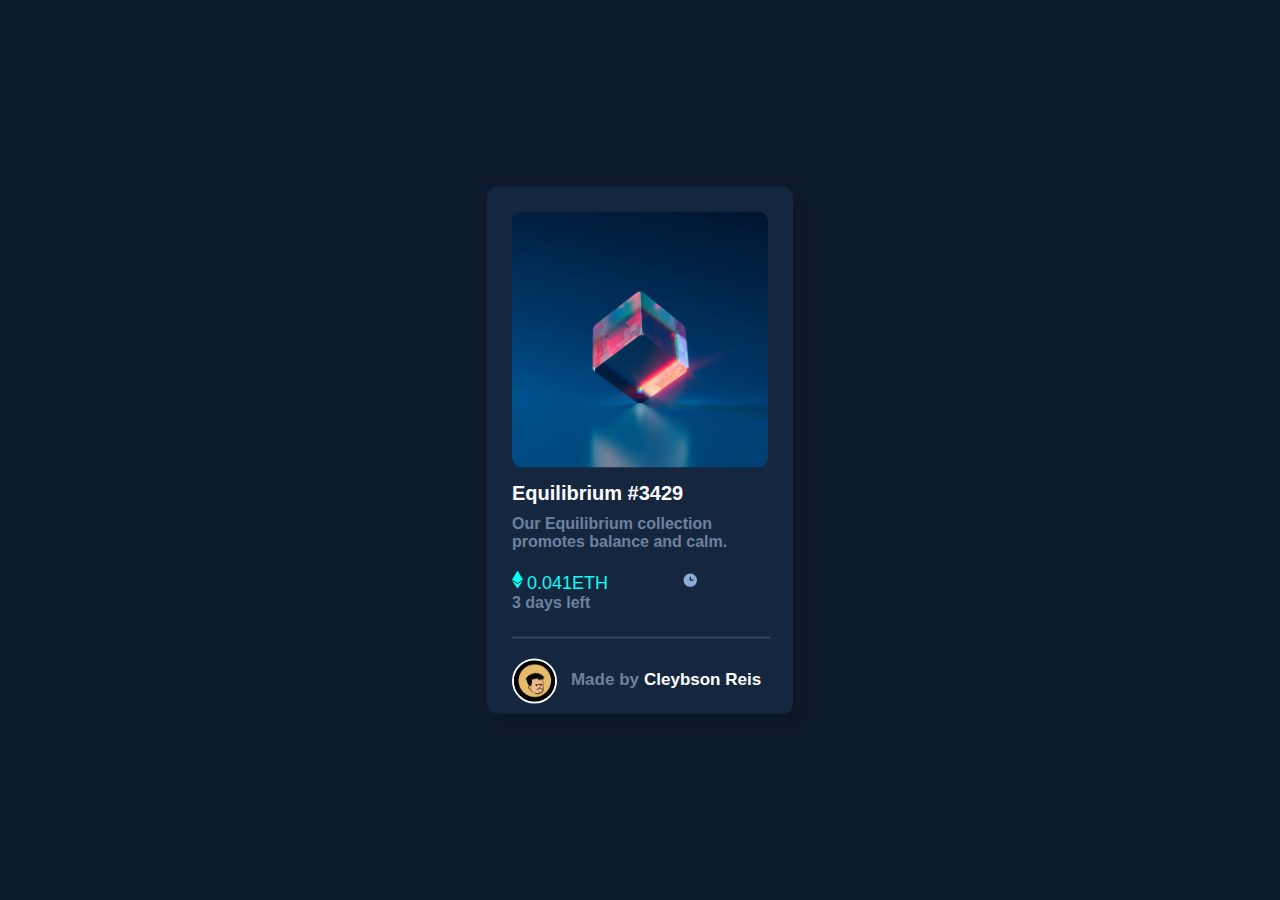
==== desafio/desafio-alien/index.html @ 81ae9634 "Initial commit" ====
<!DOCTYPE html>
<html lang="pt-br">
<head>
    <meta charset="UTF-8">
    <meta name="viewport" content="width=device-width, initial-scale=1.0">
    <title>Money</title>
    <link rel="stylesheet" href="style.css">
</head>
<body>
   <main>
    <div class="ft">
        <img id="ft-cubo" src="conteudo/images/image-equilibrium.jpg" alt="">
        <img id="ft-ver" src="conteudo/images/icon-view.svg" alt="">
    </div>
       
        <h1>Equilibrium #3429</h1>
        <section id="texto">
            <p>
                Our Equilibrium collection promotes
                balance and calm.
            </p>
        </section>
        <div>

            <img class="ft" src="conteudo/images/icon-ethereum.svg" alt="">
            <p class="money">
                0.041ETH
            </p>
            <img class="ft" src="conteudo/images/icon-clock.svg" alt="">
            <p class="dias">3 days left</p>
        </div>
         <hr>
           
         <img class="ft-avatar" src="conteudo/images/eu.png" alt="">
         <p class="name">Made by<a href="#">Cleybson Reis</a></p>
        
           
        
      
   </main>
</body>
</html>
---- desafio/desafio-alien/style.css ----
/* cores 
0d1a2d background
15273f tela
letra 6d829f
money 0afcfb
*/ 
*{
    margin: 0;
}
body{
    background-color: #0d1a2d ;
}
main{
    background-color: #15273f;
    position: absolute;
    width: 20%;
    padding: 25px 25px 10px 25px;
    border-radius: 10px;
    box-shadow: 10px 10px 10px #0d1827;
    position: absolute;
    left: 50%;
    top: 50%;
    transform: translate(-50%,-50%);
}
main >.ft img {
    width: 100%;
    border-radius: 10px;
    position: relative;
}
#ft-ver{
    position: absolute;
    width: 20%;
    left: 8%;
    top: 5%;
    display: none;
    background-color: #0afcfc81;
    cursor: pointer;
    padding: 32%;
}
.ft:hover >#ft-ver{
    display: block;
}
h1{
    color: rgb(255, 255, 255);
    font-family: Arial, Helvetica, sans-serif;
    font-weight: bolder;
    font-size: 20px;
    cursor: pointer;
    padding: 10px 0px 10px 0px;
}
h1:hover{
    color: #0afcfb;
}
#texto{
    color: #6d829f;
    font-family: Arial, Helvetica, sans-serif;
    font-weight: bolder;
    padding-bottom: 20px;
}
.money{
    padding: 10px 0px 10px 0px;
    font-size: 18px;
    color: #0afcfb;
    display: flex;
    display: inline-block;
    padding: 0px 70px 0px 0px;
    font-family: Arial, Helvetica, sans-serif;
}
.dias{
    color: #6d829f;
    font-family: Arial, Helvetica, sans-serif;
    font-weight: bolder;
    display: flex;
    display: inline-block;
}
hr{
    border: 1px solid #6d829f60;
    margin: 25px 0px 20px 0px ;
    width: 100%;
}
.ft-avatar{
    width: 16%;
    border: 2px solid white;
    border-radius: 50%;
    vertical-align: middle;
}
.name{
    display: flex;
    display: inline-block;
    padding-left: 10px;
    font-size: 17px;
    font-family: Arial, Helvetica, sans-serif;
    color: #6d829f;
    font-weight: bolder;
}
a{
    text-decoration: none;
    padding-left: 5px;
    color: #ffffff;
}
a:hover{
    color: #0afcfb;
}
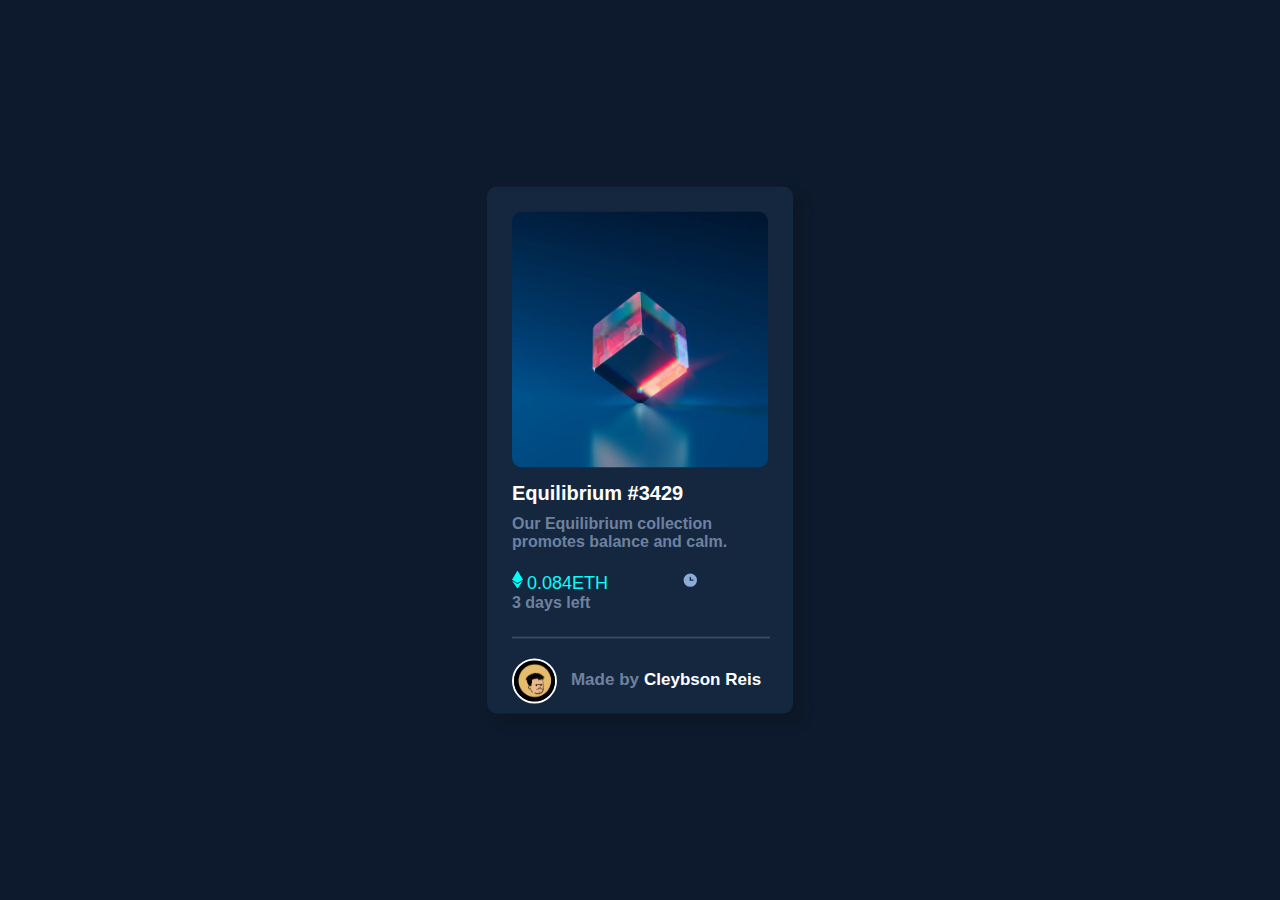
==== commit 9e2b3d6f: "atualizei a quantidade de moedas" ====
--- a/desafio/desafio-alien/index.html
+++ b/desafio/desafio-alien/index.html
@@ -24,7 +24,7 @@
 
             <img class="ft" src="conteudo/images/icon-ethereum.svg" alt="">
             <p class="money">
-                0.041ETH
+                0.084ETH
             </p>
             <img class="ft" src="conteudo/images/icon-clock.svg" alt="">
             <p class="dias">3 days left</p>
